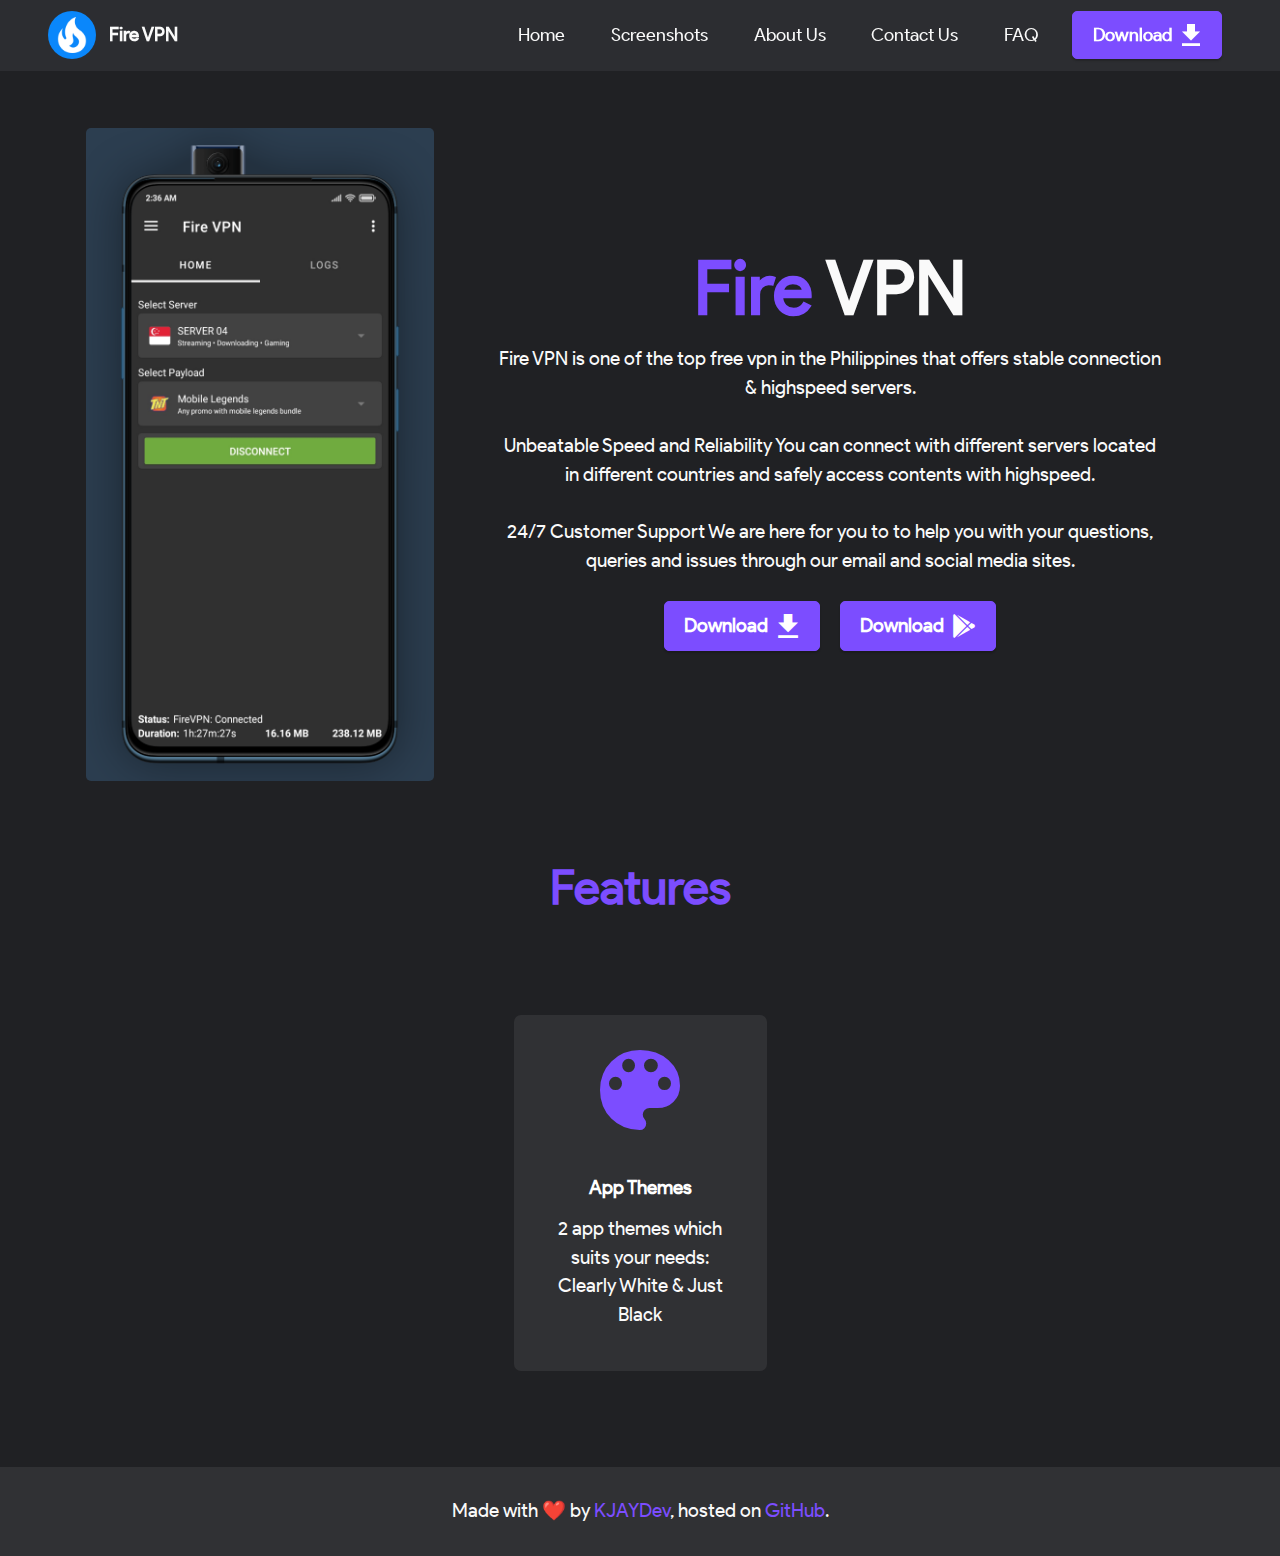
==== index.html @ f18feba0 "Update index.html" ====
<!DOCTYPE html>
<HTML lang="en">
<html>

  <head>
    <meta charset="UTF-8">
    <meta http-equiv="X-UA-Compatible" content="IE=edge">
    <meta name="theme-color" content="#2C2E31cc">
    <meta name="msapplication-navbutton-color" content="#2C2E31cc">
    <meta name="apple-mobile-web-app-status-bar-style" content="#2C2E31cc"> 
    <meta name="viewport" content="width=device-width, initial-scale=1, minimum-scale=1">
    <link rel="icon" type="image/png" sizes="32x32" href="assets/images/favicon-32x32.png">
    <link rel="icon" type="image/png" sizes="16x16" href="assets/images/favicon-16x16.png">
    <meta name="description" content="Fire VPN - TOP VPN in the Philippines💚">
    <meta name="color-scheme" content="dark">
    <meta property="og:image" content="./assets/images/ps_banner.webp">
    <title>Home - Fire VPN</title>
    <link rel="stylesheet" href="styles/bootstrap.min.css">
    <link rel="stylesheet" href="assets/icons/styles.css">
    <link rel="stylesheet" href="styles/style.css">

  </head>

  <body>

    <section class="menu navmenu">

      <nav class="navbar navbar-dropdown navbar-fixed-top navbar-expand-lg">
        <div class="container-fluid">
          <div class="navbar-brand">
            <span class="navbar-logo">
              <a href="index.html">
                <img src="assets/images/kjay.webp" alt="Logo" style="height: 3rem;background-color: white;">
              </a>
            </span>
            <span class="navbar-text"><a class="navbar-text text-white display-7"
                href="index.html">Fire VPN️</a></span>
          </div>
          <button class="navbar-toggler" type="button" data-toggle="collapse"
            data-target="#navbarSupportedContent" aria-controls="navbarNavAltMarkup" aria-expanded="false"
            aria-label="Toggle navigation">
            <div class="hamburger">
              <span></span>
              <span></span>
              <span></span>
              <span></span>
            </div>
          </button>
          <div class="collapse navbar-collapse" id="navbarSupportedContent">
            <ul class="navbar-nav nav-dropdown" data-app-modern-menu="true">
              <li class="nav-item"><a class="nav-link link text-white text-primary display-4"
                  href="index.html">Home</a></li>
              <li class="nav-item"><a class="nav-link link text-white text-primary display-4"
                  href="screenshots.html">Screenshots</a></li>
              <li class="nav-item"><a class="nav-link link text-white text-primary display-4"
                  href="about.html">About Us</a></li>
              <li class="nav-item"><a class="nav-link link text-white text-primary display-4"
                  href="contact.html" aria-expanded="true">Contact Us</a>
              </li>
              <li class="nav-item"><a class="nav-link link text-white text-primary display-4" href="faq.html"
                  aria-expanded="true">FAQ</a></li>
            </ul>

            <div class="navbar-buttons section-btn"><a class="btn btn-primary display-4"
                href="https://play.google.com/store/apps/details?id=com.kjaydev.firevpn"><span
                  class="icon-download icon-font"></span>Download</a></div>
          </div>
        </div>
      </nav>
    </section>
    <div class="animate">
      <section class="homepage-main">

        <div class="container">
          <div class="row justify-content-center">
            <div class="col-12 col-md-4 image-wrapper">
              <img class="w-100" src="assets/images/home.png" alt="banner">
            </div>
            <div class="col-12 col-md">
              <div class="text-wrapper text-center">
                <h1 class="text-white mb-3 display-1">
                  <strong><span style="color:#7c4dff;font-weight:bold">Fire</span> VPN</strong><strong><br></strong></h1>
                <p class="display-7 text-white">Fire VPN is one of the top free vpn in the Philippines that offers stable connection & highspeed servers. <br><br>
                Unbeatable Speed and Reliability You can connect with different servers located in different countries and safely access contents with highspeed. <br><br>
                24/7 Customer Support We are here for you to to help you with your questions, queries and issues through our email and social media sites.
                </p>
                <div class="section-btn mt-3">
                  <a class="btn btn-primary display-7" href="./FireVPN/FireVPN_Latest_Version.apk">
                    <span class="icon-font icon-download"></span>Download</a>
                  <a class="btn btn-primary display-7" href="https://play.google.com/store/apps/details?id=com.kjaydev.firevpn">
                    <span class="icon-font icon-google-play"></span>Download</a>
                </div>
              </div>
            </div>
          </div>
        </div>
      </section>

      <section class="homepage-features">

        <div class="container">
          <div class="row">
            <div class="col-12 col-lg-9">
              <h3 class="section-title align-center mb-0 display-2">
                <strong>Features</strong><br><strong><br></strong>
              </h3>

            </div>
          </div>
          <div class="row">
            <div class="card col-12 col-md-6 col-lg-3">
              <div class="card-wrapper">
                <div class="card-box align-center">
                  <div class="iconfont-wrapper">
                    <span class="icon-font icon-palette"></span>
                  </div>
                  <h5 class="card-title display-7"><strong>App Themes</strong></h5>
                  <p class="text-white display-7">2 app themes which suits your
                    needs:<br>Clearly White &amp; Just Black</p>
                </div>
              </div>
            </div>
            <!--div class="card col-12 col-md-6 col-lg-3">
              <div class="card-wrapper">
                <div class="card-box align-center">
                  <div class="iconfont-wrapper">
                    <span class="icon-font icon-palette-swatch"></span>
                  </div>
                  <h5 class="card-title display-7"><strong>Now Playing Themes</strong></h5>
                  <p class="text-white display-7">More than 15 now playing themes to customize
                    the now playing screen to your liking.</p>
                </div>
              </div>
            </div>
            <div class="card col-12 col-md-6 col-lg-3">
              <div class="card-wrapper">
                <div class="card-box align-center">
                  <div class="iconfont-wrapper">
                    <span class="icon-font icon-compass"></span>
                  </div>
                  <h5 class="card-title display-7"><strong>Easy Navigation</strong></h5>
                  <p class="text-white display-7">Self-explanatory interface without overloaded
                    menus and a fully customizable navigation bar.</p>
                </div>
              </div>
            </div>
            <div class="card col-12 col-md-6 col-lg-3">
              <div class="card-wrapper">
                <div class="card-box align-center">
                  <div class="iconfont-wrapper">
                    <span class="icon-font icon-tag-text"></span>
                  </div>
                  <h5 class="card-title display-7"><strong>Tag Editor</strong></h5>
                  <p class="text-white display-7">Built-in IDE3 tag editor to edit your song's
                    tags right in the app.</p>
                </div>
              </div>
            </div>
            <div class="card col-12 col-md-6 col-lg-3">
              <div class="card-wrapper">
                <div class="card-box align-center">
                  <div class="iconfont-wrapper">
                    <span class="icon-font icon-text-box"></span>
                  </div>
                  <h5 class="card-title display-7"><strong>Lyrics Support</strong></h5>
                  <p class="text-white display-7">Supports both synced and classic lyrics so
                    you can sing on-the-go.
                  </p>
                </div>
              </div>
            </div>
            <div class="card col-12 col-md-6 col-lg-3">
              <div class="card-wrapper">
                <div class="card-box align-center">
                  <div class="iconfont-wrapper">
                    <span class="icon-font icon-playlist-music"></span>
                  </div>
                  <h5 class="card-title display-7"><strong>Smart Playlists</strong></h5>
                  <p class="text-white display-7">Automatically creates playlists based on
                    most played, recently added and most played songs.
                  </p>
                </div>
              </div>
            </div>
            <div class="card col-12 col-md-6 col-lg-3">
              <div class="card-wrapper">
                <div class="card-box align-center">
                  <div class="iconfont-wrapper">
                    <span class="icon-font icon-translate"></span>
                  </div>
                  <h5 class="card-title display-7"><strong>Multiple Languages Support</strong></h5>
                  <p class="text-white display-7">Supports 30+ languages and coutning.</div>
              </div>
            </div>
            <div class="card col-12 col-md-6 col-lg-3">
              <div class="card-wrapper">
                <div class="card-box align-center">
                  <div class="iconfont-wrapper">
                    <span class="icon-font icon-plus-circle"></span>
                  </div>
                  <h5 class="card-title display-7"><strong>And Much More!</strong></h5>
                  <p class="text-white display-7">This isn't all, there are a lot of more features which
                    can be found
                    <a
                      href="https://github.com/retroMusicPlayer/RetroMusicPlayer/#-included-features">here</a>.
                  </p>
                </div>
              </div>
            </div-->
          </div>
        </div>
      </section>
    </div>


    <script src="scripts/jquery.min.js"></script>
    <script src="scripts/bootstrap.min.js"></script>
    <script src="scripts/nav-dropdown.js"></script>
    <script src="scripts/navbar-dropdown.js"></script>

    <section class="footer">
      <div class="container">
        <div class="media-container-row align-center text-white">
          <div class="col-12">
            <p class="mb-0 display-7">Made with ❤️ by <a href="https://www.facebook.com/KJAYDevelopers" class="text-primary" target="_blank">KJAYDev</a>, hosted on <a href="https://github.com/">GitHub</a>.</p>
          </div>
        </div>
      </div>
    </section>
  </body>

</html>
---- assets/icons/styles.css ----
@font-face {
  font-family: 'IconFont';
  src: url('iconfont.woff') format('woff'),
    url('iconfont.svg#icons') format('svg');
  font-weight: normal;
  font-style: normal;
}

[class*='icon-']:before {
  display: inline-block;
  font-family: 'IconFont';
  font-style: normal;
  font-weight: normal;
  line-height: 1;
  -webkit-font-smoothing: antialiased;
  -moz-osx-font-smoothing: grayscale
}

.icon-github:before {
  content: '\0041';
}

.icon-google-play:before {
  content: '\0042';
  float: right;
}

.icon-palette:before {
  content: '\0043';
}

.icon-compass:before {
  content: '\0044';
}

.icon-palette-swatch:before {
  content: '\0045';
}

.icon-text-box:before {
  content: '\0046';
}

.icon-tag-text:before {
  content: '\0047';
}

.icon-playlist-music:before {
  content: '\0048';
}

.icon-web:before {
  content: '\0049';
}

.icon-plus-circle:before {
  content: '\004a';
}

.icon-download:before {
  content: '\004b';
  float: right;
}

.icon-chevron-left:before {
  content: '\004c';
  float: right;
  padding-right: 3px;
}

.icon-chevron-right:before {
  content: '\004d';
  float: right;
  padding-left: 3px;
}

.icon-instagram:before {
  content: '\004e';
}

.icon-email:before {
  content: '\004f';
}

.icon-telegram:before {
  content: '\0050';
}

.icon-dribble-big-logo:before {
  content: '\0051';
}

.icon-twitter:before {
  content: '\0052';
}

.icon-chevron-up:before {
  content: '\0053';
}

.icon-chevron-down:before {
  content: '\0054';
}

.icon-translate:before {
  content: '\0055';
}

.icon-linkedin:before{
  content:'\0056';
}

.icon-facebook:before{
  content:'\0057';
}
---- styles/style.css ----
@charset "UTF-8";

@font-face {
  font-family: 'Product Sans';
  font-display: swap;
  font-style: normal;
  font-weight: 400;
  src: url(../assets/fonts/ProductSans-Regular.ttf) format('truetype');
  -moz-osx-font-smoothing: grayscale;
  -webkit-font-smoothing: antialiased
}

:root {
  --accent: #7c4dff;
  --primary: #7340ff;
  --secondary: #ffffffb3;
  --text-prim: #ffffff;
}

.animate {
  animation: animationFrames ease 0.8s;
  animation-iteration-count: 1;
  transform-origin: 50% 50%;
  animation-fill-mode: forwards;

  -webkit-animation: animationFrames ease 0.8s;
  -webkit-animation-iteration-count: 1;
  -webkit-transform-origin: 50% 50%;
  -webkit-animation-fill-mode: forwards;

  -moz-animation: animationFrames ease 0/5s;
  -moz-animation-iteration-count: 1;
  -moz-transform-origin: 50% 50%;
  -moz-animation-fill-mode: forwards;

  -o-animation: animationFrames ease 0.8s;
  -o-animation-iteration-count: 1;
  -o-transform-origin: 50% 50%;
  -o-animation-fill-mode: forwards;

  -ms-animation: animationFrames ease 0.8s;
  -ms-animation-iteration-count: 1;
  -ms-transform-origin: 50% 50%;
  -ms-animation-fill-mode: forwards;
}

@keyframes animationFrames {
  0% {
    opacity: 0;
    transform: translate(0px, -25px);
  }

  100% {
    opacity: 1;
    transform: translate(0px, 0px);
  }
}

@-moz-keyframes animationFrames {
  0% {
    opacity: 0;
    -moz-transform: translate(0px, -25px);
  }

  100% {
    opacity: 1;
    -moz-transform: translate(0px, 0px);
  }
}

@-webkit-keyframes animationFrames {
  0% {
    opacity: 0;
    -webkit-transform: translate(0px, -25px);
  }

  100% {
    opacity: 1;
    -webkit-transform: translate(0px, 0px);
  }
}

@-o-keyframes animationFrames {
  0% {
    opacity: 0;
    -o-transform: translate(0px, -25px);
  }

  100% {
    opacity: 1;
    -o-transform: translate(0px, 0px);
  }
}

@-ms-keyframes animationFrames {
  0% {
    opacity: 0;
    -ms-transform: translate(0px, -25px);
  }

  100% {
    opacity: 1;
    -ms-transform: translate(0px, 0px);
  }
}

body {
  font-style: normal;
  line-height: 1.5;
  font-weight: 400;
  color: #232323;
  position: relative
}

.container,
.container-fluid,
section {
  position: relative;
  word-wrap: break-word
}

a.icon-font:hover {
  text-decoration: none
}

a {
  font-style: normal;
  font-weight: 400;
  cursor: pointer
}

a,
a:hover {
  text-decoration: none
}

.section-title {
  font-style: normal;
  line-height: 1.3;
  color: var(--accent)
}

.display-1,
.display-2,
.display-4,
.display-5,
.display-7,
a,
h1,
h3,
h4,
h5,
h6,
p,
span {
  line-height: 1;
  word-break: break-word;
  word-wrap: break-word;
  font-weight: 400
}


strong {
  font-weight: 700
}

section {
  background-position: 50% 50%;
  background-repeat: no-repeat;
  background-size: cover
}

.align-center {
  text-align: center
}

.media-container-row {
  display: flex;
  flex-direction: row;
  flex-wrap: wrap;
  justify-content: center;
  align-content: center;
  align-items: start
}

@media (min-width:992px) {
  .media-container-row {
    flex-wrap: nowrap
  }
}

img {
  display: block;
  width: 100%;
  border-radius: 5px
}

.card {
  background-color: transparent;
  border: none
}

.card-box {
  width: 100%
}

.section-btn {
  margin-left: -.6rem;
  margin-right: -.6rem;
  font-size: 0
}

.btn {
  font-weight: 600;
  border-width: 1px;
  font-style: normal;
  margin: .6rem .6rem;
  white-space: normal;
  transition: all .2s ease-in-out;
  display: inline-flex;
  align-items: center;
  justify-content: center;
  word-break: break-word
}

nav .section-btn {
  margin-left: 0;
  margin-right: 0
}

.btn .icon-font {
  order: 1;
  cursor: pointer;
  margin-left: .5rem;
  vertical-align: sub
}

@keyframes arrowdown {
  0% {
    transform: translateY(0)
  }

  50% {
    transform: translateY(-5px)
  }

  100% {
    transform: translateY(0)
  }
}

@keyframes gradient-animation {
  from {
    background-position: 0 100%;
    -webkit-animation-timing-function: ease-in-out;
    animation-timing-function: ease-in-out
  }

  to {
    background-position: 100% 0;
    -webkit-animation-timing-function: ease-in-out;
    animation-timing-function: ease-in-out
  }
}

@-webkit-keyframes gradient-animation {

  to {
    background-position: 100% 0;
    -webkit-animation-timing-function: ease-in-out;
    animation-timing-function: ease-in-out
  }
}

.menu .navbar-brand .navbar-logo img {
  display: -webkit-flex;
  width: auto;
  border-radius: 50% !important
}

.menu .navbar-brand {
  display: -webkit-flex
}

.menu .navbar-brand span {
  display: flex;
  display: -webkit-flex
}

.row {
  display: -webkit-flex;
  flex-wrap: wrap;
  -webkit-flex-wrap: wrap
}

.justify-content-center {
  justify-content: center;
  -webkit-justify-content: center
}

.card-wrapper {
  flex: 1;
  -webkit-flex: 1;
  background-color: #303134;
  padding: 25px;
  border-radius: 7px;
  padding-top: 35px
}

.row .card-wrapper {
  position: relative;
  top: 0px;
  transition: 0.35s all ease-in-out 0s;
}
.row .card-wrapper:hover {
  top: -4px;
  transition: 0.35s all ease-in-out 0s;
  box-shadow: 0 10px 20px rgba(0, 0, 0, 0.315), 0 6px 6px rgba(0, 0, 0, 0.205);
} 

.carousel-control {
  z-index: 10;
  display: -webkit-flex
}

.carousel-item {
  text-align: center
}

.carousel-item img {
  margin: auto
}

.carousel-item.active {
  display: flex
}

body,
html {
  height: auto;
  min-height: 100vh
}

ol,
ul {
  margin-bottom: 2.3125rem
}

.mt-4 {
  margin-top: 2rem !important
}

.mb-4 {
  margin-bottom: 2rem !important
}

@media (min-width:992px) {
  .container {
    padding-left: 16px;
    padding-right: 16px
  }

  .row {
    margin-left: -16px;
    margin-right: -16px
  }

  .row>[class*=col] {
    padding-left: 16px;
    padding-right: 16px
  }
}

@media (min-width:768px) {
  .container-fluid {
    padding-left: 32px;
    padding-right: 32px
  }
}

.card-wrapper,
.item-wrapper {
  overflow: hidden
}

body {
  font-family: Product Sans
}

.display-1 {
  font-family: 'Product Sans', sans-serif;
  font-size: 4.6rem;
  line-height: 1.1
}

.display-1>.icon-font {
  font-size: 5.75rem
}

.display-2 {
  font-family: 'Product Sans', sans-serif;
  font-size: 3rem;
  line-height: 1.1
}

.display-2>.icon-font {
  font-size: 3.75rem
}

.display-4 {
  font-family: 'Product Sans', sans-serif;
  font-size: 1.1rem;
  line-height: 1.5
}

.display-4>.icon-font {
  font-size: 1.375rem
}

.display-5 {
  font-family: 'Product Sans', sans-serif;
  font-size: 1.8rem;
  line-height: 1.5
}

.display-5>.icon-font {
  font-size: 2.25rem
}

.display-7 {
  font-family: 'Product Sans', sans-serif;
  font-size: 1.2rem;
  line-height: 1.5
}

.display-7>.icon-font {
  font-size: 1.5rem
}

@media (max-width:992px) {
  .display-1 {
    font-size: 3.68rem
  }
}

@media (max-width:768px) {
  .display-1 {
    font-size: 3.22rem;
    font-size: calc(2.26rem + (4.6 - 2.26) * ((100vw - 20rem)/ (48 - 20)));
    line-height: calc(1.1 * (2.26rem + (4.6 - 2.26) * ((100vw - 20rem)/ (48 - 20))))
  }

  .display-2 {
    font-size: 2.4rem;
    font-size: calc(1.7rem + (3 - 1.7) * ((100vw - 20rem)/ (48 - 20)));
    line-height: calc(1.3 * (1.7rem + (3 - 1.7) * ((100vw - 20rem)/ (48 - 20))))
  }

  .display-4 {
    font-size: .88rem;
    font-size: calc(1.0350000000000001rem + (1.1 - 1.0350000000000001) * ((100vw - 20rem)/ (48 - 20)));
    line-height: calc(1.4 * (1.0350000000000001rem + (1.1 - 1.0350000000000001) * ((100vw - 20rem)/ (48 - 20))))
  }

  .display-5 {
    font-size: 1.44rem;
    font-size: calc(1.28rem + (1.8 - 1.28) * ((100vw - 20rem)/ (48 - 20)));
    line-height: calc(1.4 * (1.28rem + (1.8 - 1.28) * ((100vw - 20rem)/ (48 - 20))))
  }

  .display-7 {
    font-size: .96rem;
    font-size: calc(1.07rem + (1.2 - 1.07) * ((100vw - 20rem)/ (48 - 20)));
    line-height: calc(1.4 * (1.07rem + (1.2 - 1.07) * ((100vw - 20rem)/ (48 - 20))))
  }
}

.btn {
  padding: .6rem 1.2rem;
  border-radius: 4px
}

.btn-primary,
.btn-primary:active {
  background-color: var(--accent) !important;
  border-color: var(--accent) !important;
  box-shadow: 0 2px 2px 0 rgba(0, 0, 0, .2)
}

.btn-primary.active,
.btn-primary:focus,
.btn-primary:hover {
  background-color: var(--primary) !important;
  border-color: var(--primary) !important;
  box-shadow: 0 2px 5px 0 rgba(0, 0, 0, .2)
}

.text-primary {
  color: var(--accent) !important
}

.text-white {
  color: #fafafa !important
}

a.text-primary.active,
a.text-primary:focus,
a.text-primary:hover {
  color: var(--primary) !important
}

a.text-white.active,
a.text-white:focus,
a.text-white:hover {
  color: #c7c7c7 !important
}

.section-btn a.btn:not(.btn-form) {
  border-radius: 5px
}

a,
a:hover {
  color: var(--accent)
}

body {
  overflow-x: hidden
}

a {
  transition: color .6s
}



.homepage-main {
  padding-top: 8rem;
  padding-bottom: 5rem;
  background-color: #202124
}

.homepage-main .row {
  align-items: center
}

@media (max-width:991px) {
  .homepage-main .image-wrapper {
    padding: 1rem
  }
}

@media (min-width:992px) {
  .homepage-main .text-wrapper {
    padding: 0 2rem
  }
}

.homepage-features {
  padding-top: 0;
  padding-bottom: 6rem;
  background-color: #202124
}

@media (min-width:1500px) {
  .homepage-features .container {
    max-width: 1400px
  }
}

.homepage-features .icon-font {
  display: block;
  font-size: 5rem;
  color: var(--accent);
  margin-bottom: 2rem
}

.homepage-features .card-wrapper {
  margin-top: 3rem
}

.homepage-features .row {
  justify-content: center
}

.homepage-features .card-title,
.homepage-features .iconfont-wrapper {
  color: #fff
}

.about-team {
  padding-top: 8rem;
  padding-bottom: 6rem;
  background: #202124
}

.about-team .card-wrap {
  background: #303134;
  border-radius: 4px;
  margin-top: 2rem;
  top: 0px;
  position: relative;
  transition: 0.35s all ease-in-out 0s;
}

.about-team .card-wrap:hover {
  top: -4px;
  transition: 0.35s all ease-in-out 0s;
  box-shadow: 0 10px 20px rgba(0, 0, 0, 0.315), 0 6px 6px rgba(0, 0, 0, 0.205);
}

@media (max-width:991px) {
  .about-team .card-wrap {
    margin-bottom: 2rem
  }
}

.about-team .card-wrap .image-wrap img {
  width: 100%;
  overflow: hidden;
  border-radius: 5px 5px 0px 0px !important
}

@media (min-width:768px) {
  .about-team .card-wrap .content-wrap {
    padding: 2rem
  }
}

@media (max-width:767px) {
  .about-team .card-wrap .content-wrap {
    padding: 1rem
  }
}

.about-team .social-row {
  text-align: center
}

.about-team .social-row .socials {
  display: inline-block;
  text-align: center;
  margin-right: .6rem;
  margin-bottom: 1rem;
  padding: .5rem;
  transition: all .3s
}

.about-team .social-row .socials .icon-font {
  transition: all .3s;
  display: flex;
  justify-content: center;
  align-content: center;
  color: var(--accent);
  font-size: 1.5rem
}

.about-team .social-row .socials:hover .icon-font {
  color: #fff
}

body {
  display: flex;
  flex-direction: column;
}

.footer {
  margin-top: auto;
  padding-bottom: 30px;
  padding-top: 30px;
  background-color: #303134;
  overflow: hidden;
}

.contact-page {
  padding-top: 10rem;
  padding-bottom: 5rem;
  background-color: #202124
}

.contact-page .image-wrapper {
  display: flex;
  align-items: center
}

.contact-page .card-wrapper {
  margin-bottom: 2rem;
  display: flex;
  border-radius: 4px;
  background: #303134;
  padding-top: 25px
}

.contact-page .icon-font {
  font-size: 3rem;
  padding-right: 45px;
  padding-left: 25px;
  color: var(--accent)
}

.faq-page {
  padding-top: 9rem;
  padding-bottom: 6rem;
  background-color: #202124
}

.faq-page .card .card-header {
  background-color: #303134;
  margin-bottom: 0
}

.faq-page .panel-title {
  display: flex;
  align-items: center;
  justify-content: space-between
}

.faq-page .card-header,
.faq-page .panel-body {
  padding: 1rem;
  background-color: #2c2c2c
}

.faq-page .panel-title-edit {
  color: #fff
}

.faq-page .panel-text {
  color: #fff
}



.navmenu {
  z-index: 1000;
  width: 100%
}

.navmenu nav.navbar {
  position: fixed
}

.navmenu .nav-dropdown .link {
  padding: 0 .3em !important;
  margin: .667em 1em !important
}

.navmenu .nav-link {
  position: relative
}

.navmenu .container {
  display: flex;
  margin: auto
}

.navmenu .iconfont-wrapper {
  color: #000 !important;
  font-size: 1.5rem;
  padding-right: .5rem
}

.navmenu .nav-item:focus,
.navmenu .nav-link:focus {
  outline: 0
}

.navmenu .navbar {
  min-height: 70px;
  transition: all .3s;
  border-bottom: 1px solid transparent;
  position: absolute;
  background: rgba(48, 49, 52, .8)
}

.navmenu .navbar .navbar-logo img {
  width: auto
}

.navmenu .navbar .navbar-collapse {
  justify-content: flex-end;
  z-index: 1
}

.navmenu .navbar.collapsed {
  justify-content: center
}

.navmenu .navbar.collapsed .nav-item .nav-link::before {
  display: none
}

.navmenu .navbar.collapsed ul.navbar-nav li {
  margin: auto
}

@media (max-width:991px) {
  .navmenu .navbar .nav-item .nav-link::before {
    display: none
  }

  .navmenu .navbar .navbar-logo img {
    height: 3rem !important
  }

  .navmenu .navbar ul.navbar-nav li {
    margin: auto
  }

  .navmenu .navbar .navbar-brand {
    flex-shrink: initial;
    flex-basis: auto;
    word-break: break-word;
    padding-right: 2rem
  }

  .navmenu .navbar .navbar-toggler {
    flex-basis: auto
  }
}

.navmenu .navbar.opened {
  background: #303134 !important;
}

.navmenu nav.opened .hamburger span:nth-child(1) {
  top: 8px;
  width: 0;
  opacity: 0;
  right: 50%;
  transition: all 0.2s;
}

.navmenu nav.opened .hamburger span:nth-child(2) {
  transform: rotate(45deg);
  transition: all 0.25s;
}

.navmenu nav.opened .hamburger span:nth-child(3) {
  transform: rotate(-45deg);
  transition: all 0.25s;
}

.navmenu nav.opened .hamburger span:nth-child(4) {
  top: 8px;
  width: 0;
  opacity: 0;
  right: 50%;
  transition: all 0.2s;
}

.navmenu .navbar.navbar-short {
  min-height: 60px;
}

.navmenu .navbar.navbar-short .navbar-logo img {
  height: 2.5rem !important;
}

.navmenu .navbar.navbar-short .navbar-brand {
  min-height: 60px;
  padding: 0;
}

.navmenu .navbar-brand {
  min-height: 70px;
  flex-shrink: 0;
  align-items: center;
  margin-right: 0;
  padding: 10px 0;
  transition: all .3s;
  word-break: break-word;
  z-index: 1
}

.navmenu .navbar-brand .navbar-text {
  line-height: inherit !important
}

.navmenu .navbar-brand .navbar-logo a {
  outline: 0
}

.navmenu .navbar-expand-lg .navbar-nav .nav-link {
  padding: 0
}

.navmenu ul.navbar-nav {
  flex-wrap: wrap
}

.navmenu .navbar-buttons {
  text-align: center;
  min-width: 170px
}

.navmenu button.navbar-toggler {
  outline: 0;
  width: 31px;
  height: 20px;
  cursor: pointer;
  transition: all .2s;
  position: relative;
  align-self: center
}

.navmenu button.navbar-toggler .hamburger span {
  position: absolute;
  right: 0;
  width: 30px;
  height: 2px;
  border-right: 5px;
  background-color: #fff
}

.navmenu button.navbar-toggler .hamburger span:nth-child(1) {
  top: 0;
  transition: all .2s
}

.navmenu button.navbar-toggler .hamburger span:nth-child(2) {
  top: 8px;
  transition: all .15s
}

.navmenu button.navbar-toggler .hamburger span:nth-child(3) {
  top: 8px;
  transition: all .15s
}

.navmenu button.navbar-toggler .hamburger span:nth-child(4) {
  top: 16px;
  transition: all .2s
}

.navmenu .navbar-dropdown {
  padding: 0 1rem;
  position: fixed
}

.navmenu a.nav-link {
  display: flex;
  align-items: center;
  justify-content: center
}

@media screen and (-ms-high-contrast:active),
(-ms-high-contrast:none) {
  .navmenu .navbar {
    height: 70px
  }

  .navmenu .nav-item .nav-link:hover::before {
    width: 175%;
    max-width: calc(100% + 2rem);
    left: -1rem
  }
}

.gallery {
  padding-top: 5rem;
  padding-bottom: 5rem;
  background-color: #202124
}

@media (min-width:992px) {
  .gallery .carousel {
    min-height: 800px
  }

  .gallery .carousel img {
    max-height: 800px;
    object-fit: contain
  }
}

@media (max-width:991px) and (min-width:768px) {
  .gallery .carousel {
    min-height: 520px
  }

  .gallery .carousel img {
    max-height: 520px;
    object-fit: contain
  }
}

@media (max-width:767px) {
  .gallery .carousel {
    min-height: 440px
  }

  .gallery .carousel img {
    max-height: 440px;
    object-fit: contain
  }

  .gallery .container .carousel-control {
    margin-bottom: 0
  }
}

.gallery .carousel,
.gallery .carousel-inner {
  display: flex;
  align-items: center
}

.gallery .item-wrapper {
  width: 100%
}

.gallery .carousel-control:hover {
  background: #1b1b1b;
  color: #fff;
  opacity: 1
}

.gallery .container .carousel-indicators {
  margin-bottom: 3px
}

.gallery .carousel-control {
  top: 50%;
  width: 60px;
  height: 60px;
  margin-top: -1.5rem;
  font-size: 22px;
  background-color: rgba(0, 0, 0, .5);
  border: 2px solid #fff;
  border-radius: 50%;
  transition: all .3s
}

.gallery .carousel-control.carousel-control-prev {
  left: 0;
  margin-left: 2.5rem
}

.gallery .carousel-control.carousel-control-next {
  right: 0;
  margin-right: 2.5rem
}

@media (max-width:767px) {
  .gallery .carousel-control {
    top: auto;
    bottom: 1rem
  }
}

.gallery .carousel-indicators {
  position: absolute;
  bottom: 0;
  margin-bottom: 1.5rem !important;
  width: 100%;
}

.gallery .carousel-indicators li {
  max-width: 15px;
  height: 15px;
  width: 15px;
  max-height: 15px;
  margin: 3px;
  background-color: rgba(0, 0, 0, .5);
  border: 2px solid #fff;
  border-radius: 50%;
  opacity: .5;
  transition: all .3s
}

.gallery .carousel-indicators li.active,
.gallery .carousel-indicators li:hover {
  opacity: .9
}

.gallery .carousel-indicators li::after,
.gallery .carousel-indicators li::before {
  content: none
}

@media (max-width:768px) {
  .gallery .carousel-indicators {
    display: none !important
  }
}



.navbar-dropdown {
  left: 0;
  padding: 0;
  position: absolute;
  right: 0;
  top: 0;
  transition: all .45s ease;
  z-index: 1030;
  background: #282828
}

.navbar-dropdown .navbar-logo {
  margin-right: .8rem;
  transition: margin .3s ease-in-out;
  vertical-align: middle
}

.navbar-dropdown .navbar-logo img {
  height: 3.125rem;
  transition: all .3s ease-in-out
}

.navbar-dropdown .navbar-logo.icon-font {
  font-size: 3.125rem;
  line-height: 3.125rem
}

.navbar-dropdown .navbar-text {
  font-weight: 700;
  white-space: normal;
  vertical-align: -4px;
  line-height: 3.125rem !important
}

.navbar-dropdown .navbar-text,
.navbar-dropdown .navbar-text:hover {
  color: inherit;
  text-decoration: none
}

.navbar-dropdown .icon-font+.navbar-text {
  vertical-align: -1px
}

.navbar-dropdown .navbar-fixed-top {
  position: fixed
}

.navbar-dropdown .navbar-brand span {
  vertical-align: -4px
}

.nav-dropdown {
  font-size: .75rem;
  font-weight: 500;
  height: auto !important
}

.nav-dropdown .link {
  margin: .667em 1.667em;
  font-weight: 500;
  padding: 0;
  transition: color .2s ease-in-out
}


.nav-dropdown .link::after {
  color: inherit
}

.nav-dropdown .btn {
  font-size: .75rem;
  font-weight: 700;
  letter-spacing: 0;
  margin-bottom: 0;
  padding-left: 1.25rem;
  padding-right: 1.25rem
}

.contact-page P {
  color: var(--secondary) !important
}

.contact-page .link-spanner {
  position: absolute;
  width: 100%;
  height: 100%;
  top: 0;
  left: 0;
  z-index: 1;
}

.contact-page .card-wrapper {
  transition: 0.3s;
}

.contact-page .card-wrapper:hover {
  background-color: #424242;
}

.about-team .card-title {
  color: var(--text-prim) !important;
}

.about-team .card-secondary {
  color: var(--secondary) !important;
}

.navbar {
  backdrop-filter: blur(10px);
}
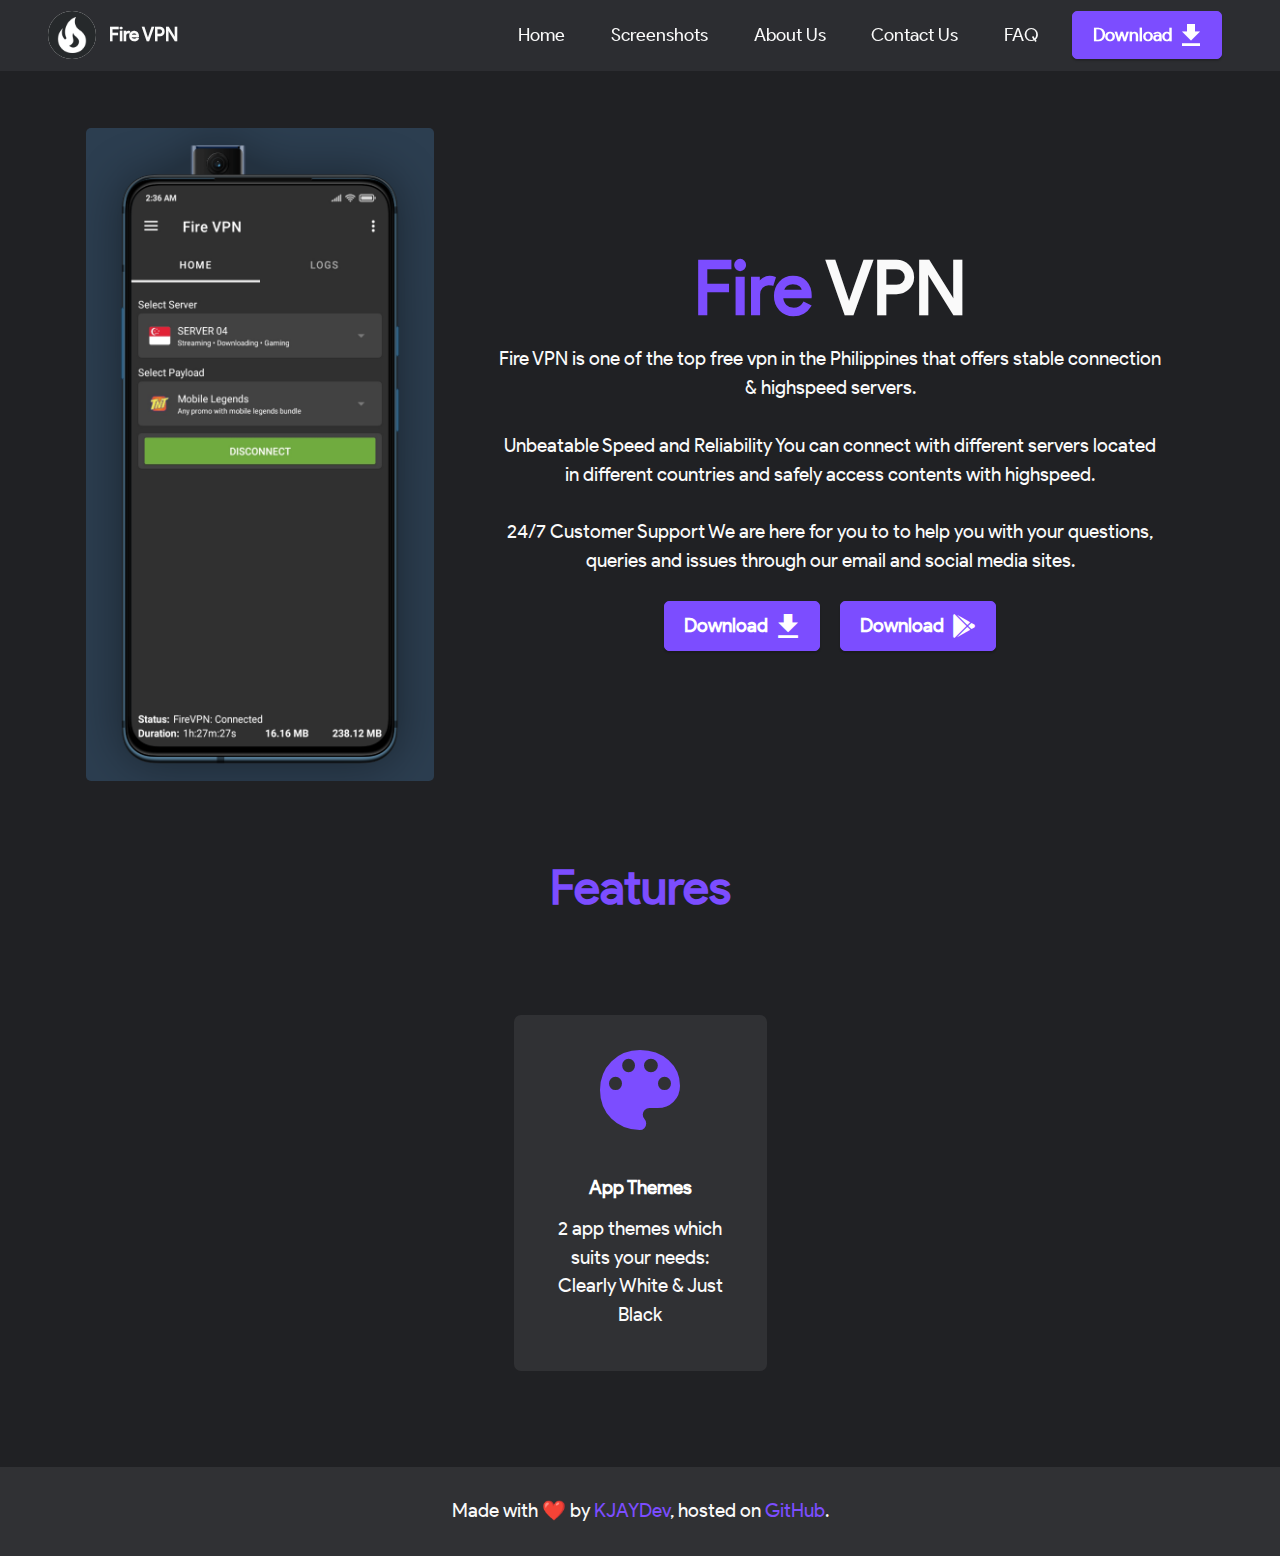
==== commit 922b972b: "Update index.html" ====
--- a/index.html
+++ b/index.html
@@ -30,7 +30,7 @@
           <div class="navbar-brand">
             <span class="navbar-logo">
               <a href="index.html">
-                <img src="assets/images/kjay.webp" alt="Logo" style="height: 3rem;background-color: white;">
+                <img src="assets/images/app_logo.png" alt="Logo" style="height: 3rem;background-color: white;">
               </a>
             </span>
             <span class="navbar-text"><a class="navbar-text text-white display-7"
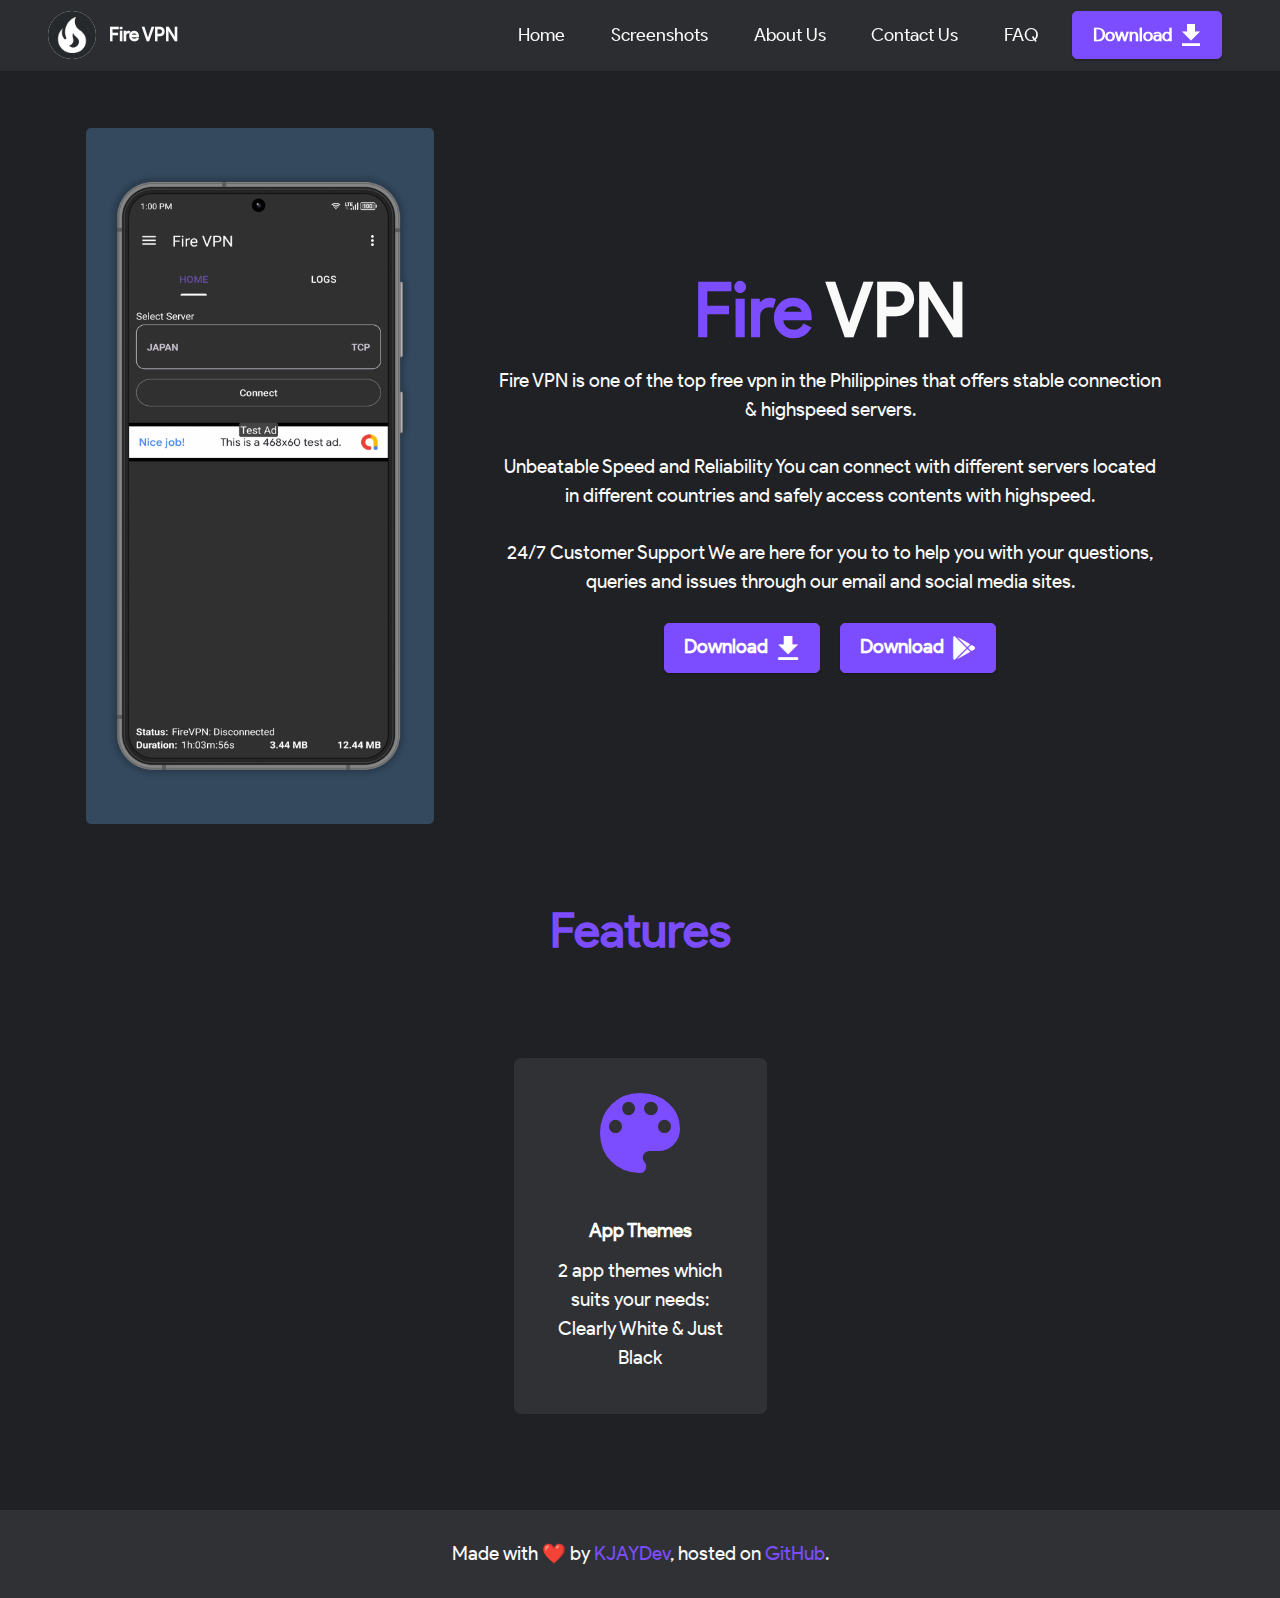
==== commit 9f25aa3c: "files update" ====
--- a/index.html
+++ b/index.html
@@ -62,7 +62,7 @@
             </ul>
 
             <div class="navbar-buttons section-btn"><a class="btn btn-primary display-4"
-                href="https://play.google.com/store/apps/details?id=com.kjaydev.firevpn"><span
+                href="https://play.google.com/store/apps/details?id=com.kjaydev.firevpn1"><span
                   class="icon-download icon-font"></span>Download</a></div>
           </div>
         </div>
@@ -74,7 +74,7 @@
         <div class="container">
           <div class="row justify-content-center">
             <div class="col-12 col-md-4 image-wrapper">
-              <img class="w-100" src="assets/images/home.png" alt="banner">
+              <img class="w-100" src="assets/images/app_img_1.png" alt="banner">
             </div>
             <div class="col-12 col-md">
               <div class="text-wrapper text-center">
@@ -85,9 +85,9 @@
                 24/7 Customer Support We are here for you to to help you with your questions, queries and issues through our email and social media sites.
                 </p>
                 <div class="section-btn mt-3">
-                  <a class="btn btn-primary display-7" href="./FireVPN/FireVPN_Latest_Version.apk">
+                  <a class="btn btn-primary display-7" href="./FireVPN/Fire VPN 0.0.2(2).apk">
                     <span class="icon-font icon-download"></span>Download</a>
-                  <a class="btn btn-primary display-7" href="https://play.google.com/store/apps/details?id=com.kjaydev.firevpn">
+                  <a class="btn btn-primary display-7" href="https://play.google.com/store/apps/details?id=com.kjaydev.firevpn1">
                     <span class="icon-font icon-google-play"></span>Download</a>
                 </div>
               </div>
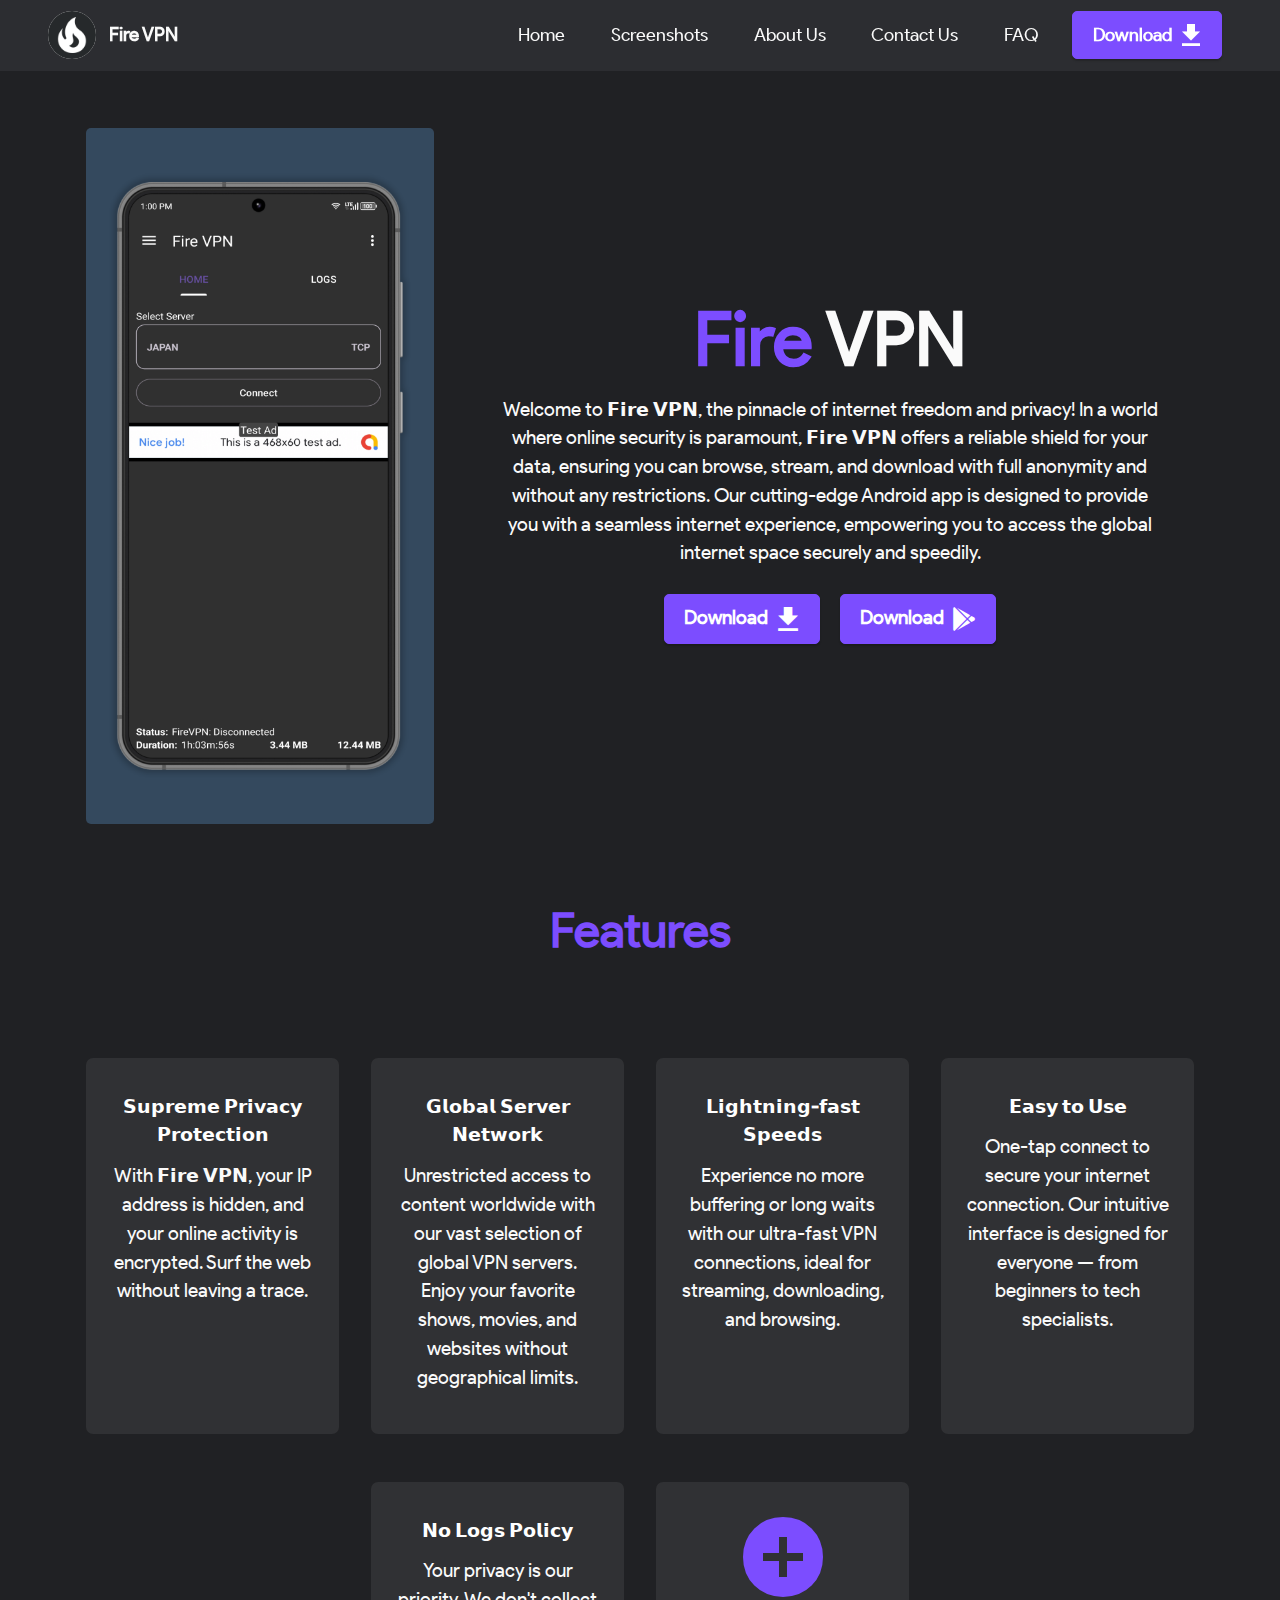
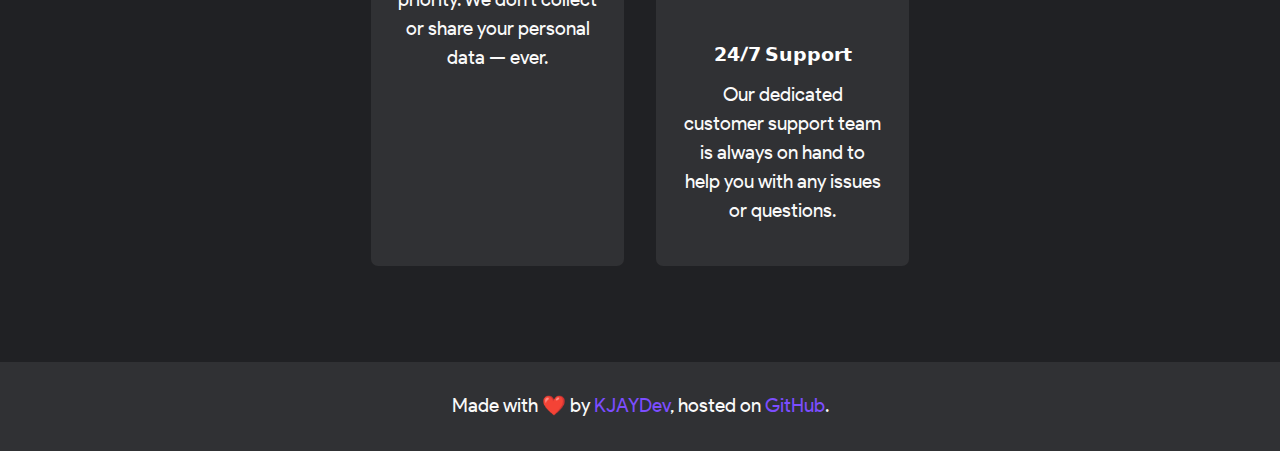
==== commit c9524e5c: "files update" ====
--- a/index.html
+++ b/index.html
@@ -2,197 +2,185 @@
 <HTML lang="en">
 <html>
 
-  <head>
-    <meta charset="UTF-8">
-    <meta http-equiv="X-UA-Compatible" content="IE=edge">
-    <meta name="theme-color" content="#2C2E31cc">
-    <meta name="msapplication-navbutton-color" content="#2C2E31cc">
-    <meta name="apple-mobile-web-app-status-bar-style" content="#2C2E31cc"> 
-    <meta name="viewport" content="width=device-width, initial-scale=1, minimum-scale=1">
-    <link rel="icon" type="image/png" sizes="32x32" href="assets/images/favicon-32x32.png">
-    <link rel="icon" type="image/png" sizes="16x16" href="assets/images/favicon-16x16.png">
-    <meta name="description" content="Fire VPN - TOP VPN in the Philippines💚">
-    <meta name="color-scheme" content="dark">
-    <meta property="og:image" content="./assets/images/ps_banner.webp">
-    <title>Home - Fire VPN</title>
-    <link rel="stylesheet" href="styles/bootstrap.min.css">
-    <link rel="stylesheet" href="assets/icons/styles.css">
-    <link rel="stylesheet" href="styles/style.css">
-
-  </head>
-
-  <body>
-
-    <section class="menu navmenu">
-
-      <nav class="navbar navbar-dropdown navbar-fixed-top navbar-expand-lg">
-        <div class="container-fluid">
-          <div class="navbar-brand">
-            <span class="navbar-logo">
-              <a href="index.html">
-                <img src="assets/images/app_logo.png" alt="Logo" style="height: 3rem;background-color: white;">
-              </a>
-            </span>
-            <span class="navbar-text"><a class="navbar-text text-white display-7"
-                href="index.html">Fire VPN️</a></span>
-          </div>
-          <button class="navbar-toggler" type="button" data-toggle="collapse"
-            data-target="#navbarSupportedContent" aria-controls="navbarNavAltMarkup" aria-expanded="false"
-            aria-label="Toggle navigation">
-            <div class="hamburger">
-              <span></span>
-              <span></span>
-              <span></span>
-              <span></span>
-            </div>
-          </button>
-          <div class="collapse navbar-collapse" id="navbarSupportedContent">
-            <ul class="navbar-nav nav-dropdown" data-app-modern-menu="true">
-              <li class="nav-item"><a class="nav-link link text-white text-primary display-4"
-                  href="index.html">Home</a></li>
-              <li class="nav-item"><a class="nav-link link text-white text-primary display-4"
-                  href="screenshots.html">Screenshots</a></li>
-              <li class="nav-item"><a class="nav-link link text-white text-primary display-4"
-                  href="about.html">About Us</a></li>
-              <li class="nav-item"><a class="nav-link link text-white text-primary display-4"
-                  href="contact.html" aria-expanded="true">Contact Us</a>
-              </li>
-              <li class="nav-item"><a class="nav-link link text-white text-primary display-4" href="faq.html"
-                  aria-expanded="true">FAQ</a></li>
-            </ul>
-
-            <div class="navbar-buttons section-btn"><a class="btn btn-primary display-4"
-                href="https://play.google.com/store/apps/details?id=com.kjaydev.firevpn1"><span
-                  class="icon-download icon-font"></span>Download</a></div>
-          </div>
-        </div>
-      </nav>
+<head>
+  <meta charset="UTF-8">
+  <meta http-equiv="X-UA-Compatible" content="IE=edge">
+  <meta name="theme-color" content="#2C2E31cc">
+  <meta name="msapplication-navbutton-color" content="#2C2E31cc">
+  <meta name="apple-mobile-web-app-status-bar-style" content="#2C2E31cc">
+  <meta name="viewport" content="width=device-width, initial-scale=1, minimum-scale=1">
+  <link rel="icon" type="image/png" sizes="32x32" href="assets/images/favicon-32x32.png">
+  <link rel="icon" type="image/png" sizes="16x16" href="assets/images/favicon-16x16.png">
+  <meta name="description" content="Fire VPN - TOP VPN in the Philippines💚">
+  <meta name="color-scheme" content="dark">
+  <meta property="og:image" content="./assets/images/ps_banner.webp">
+  <title>Home - Fire VPN</title>
+  <link rel="stylesheet" href="styles/bootstrap.min.css">
+  <link rel="stylesheet" href="assets/icons/styles.css">
+  <link rel="stylesheet" href="styles/style.css">
+
+</head>
+
+<body>
+
+  <section class="menu navmenu">
+
+    <nav class="navbar navbar-dropdown navbar-fixed-top navbar-expand-lg">
+      <div class="container-fluid">
+        <div class="navbar-brand">
+          <span class="navbar-logo">
+            <a href="index.html">
+              <img src="assets/images/app_logo.png" alt="Logo" style="height: 3rem;background-color: white;">
+            </a>
+          </span>
+          <span class="navbar-text"><a class="navbar-text text-white display-7" href="index.html">Fire VPN️</a></span>
+        </div>
+        <button class="navbar-toggler" type="button" data-toggle="collapse" data-target="#navbarSupportedContent"
+          aria-controls="navbarNavAltMarkup" aria-expanded="false" aria-label="Toggle navigation">
+          <div class="hamburger">
+            <span></span>
+            <span></span>
+            <span></span>
+            <span></span>
+          </div>
+        </button>
+        <div class="collapse navbar-collapse" id="navbarSupportedContent">
+          <ul class="navbar-nav nav-dropdown" data-app-modern-menu="true">
+            <li class="nav-item"><a class="nav-link link text-white text-primary display-4" href="index.html">Home</a>
+            </li>
+            <li class="nav-item"><a class="nav-link link text-white text-primary display-4"
+                href="screenshots.html">Screenshots</a></li>
+            <li class="nav-item"><a class="nav-link link text-white text-primary display-4" href="about.html">About
+                Us</a></li>
+            <li class="nav-item"><a class="nav-link link text-white text-primary display-4" href="contact.html"
+                aria-expanded="true">Contact Us</a>
+            </li>
+            <li class="nav-item"><a class="nav-link link text-white text-primary display-4" href="faq.html"
+                aria-expanded="true">FAQ</a></li>
+          </ul>
+
+          <div class="navbar-buttons section-btn"><a class="btn btn-primary display-4"
+              href="https://play.google.com/store/apps/details?id=com.kjaydev.firevpn1"><span
+                class="icon-download icon-font"></span>Download</a></div>
+        </div>
+      </div>
+    </nav>
+  </section>
+  <div class="animate">
+    <section class="homepage-main">
+
+      <div class="container">
+        <div class="row justify-content-center">
+          <div class="col-12 col-md-4 image-wrapper">
+            <img class="w-100" src="assets/images/app_img_1.png" alt="banner">
+          </div>
+          <div class="col-12 col-md">
+            <div class="text-wrapper text-center">
+              <h1 class="text-white mb-3 display-1">
+                <strong><span style="color:#7c4dff;font-weight:bold">Fire</span> VPN</strong><strong><br></strong>
+              </h1>
+              <p class="display-7 text-white">
+                Welcome to 𝗙𝗶𝗿𝗲 𝗩𝗣𝗡, the pinnacle of internet freedom and privacy!
+                In a world where online security is paramount, 𝗙𝗶𝗿𝗲 𝗩𝗣𝗡 offers a reliable shield for
+                your data, ensuring you can browse, stream, and download with full anonymity and without any
+                restrictions. Our cutting-edge Android app is designed to provide you with a seamless internet
+                experience,
+                empowering you to access the global internet space securely and speedily.
+              </p>
+              <div class="section-btn mt-3">
+                <a class="btn btn-primary display-7" href="./FireVPN/Fire VPN 0.0.2(2).apk">
+                  <span class="icon-font icon-download"></span>Download</a>
+                <a class="btn btn-primary display-7"
+                  href="https://play.google.com/store/apps/details?id=com.kjaydev.firevpn1">
+                  <span class="icon-font icon-google-play"></span>Download</a>
+              </div>
+            </div>
+          </div>
+        </div>
+      </div>
     </section>
-    <div class="animate">
-      <section class="homepage-main">
-
-        <div class="container">
-          <div class="row justify-content-center">
-            <div class="col-12 col-md-4 image-wrapper">
-              <img class="w-100" src="assets/images/app_img_1.png" alt="banner">
-            </div>
-            <div class="col-12 col-md">
-              <div class="text-wrapper text-center">
-                <h1 class="text-white mb-3 display-1">
-                  <strong><span style="color:#7c4dff;font-weight:bold">Fire</span> VPN</strong><strong><br></strong></h1>
-                <p class="display-7 text-white">Fire VPN is one of the top free vpn in the Philippines that offers stable connection & highspeed servers. <br><br>
-                Unbeatable Speed and Reliability You can connect with different servers located in different countries and safely access contents with highspeed. <br><br>
-                24/7 Customer Support We are here for you to to help you with your questions, queries and issues through our email and social media sites.
-                </p>
-                <div class="section-btn mt-3">
-                  <a class="btn btn-primary display-7" href="./FireVPN/Fire VPN 0.0.2(2).apk">
-                    <span class="icon-font icon-download"></span>Download</a>
-                  <a class="btn btn-primary display-7" href="https://play.google.com/store/apps/details?id=com.kjaydev.firevpn1">
-                    <span class="icon-font icon-google-play"></span>Download</a>
+
+    <section class="homepage-features">
+
+      <div class="container">
+        <div class="row">
+          <div class="col-12 col-lg-9">
+            <h3 class="section-title align-center mb-0 display-2">
+              <strong>Features</strong><br><strong><br></strong>
+            </h3>
+
+          </div>
+        </div>
+        <div class="row">
+          <div class="card col-12 col-md-6 col-lg-3">
+            <div class="card-wrapper">
+              <div class="card-box align-center">
+                <h5 class="card-title display-7"><strong>𝗦𝘂𝗽𝗿𝗲𝗺𝗲 𝗣𝗿𝗶𝘃𝗮𝗰𝘆 𝗣𝗿𝗼𝘁𝗲𝗰𝘁𝗶𝗼𝗻</strong>
+                </h5>
+                <p class="text-white display-7">
+                  With 𝗙𝗶𝗿𝗲 𝗩𝗣𝗡, your IP address is hidden, and your online
+                  activity is encrypted. Surf the web without leaving a trace.
+                </p>
+              </div>
+            </div>
+          </div>
+          <div class="card col-12 col-md-6 col-lg-3">
+            <div class="card-wrapper">
+              <div class="card-box align-center">
+                <h5 class="card-title display-7"><strong>𝗚𝗹𝗼𝗯𝗮𝗹 𝗦𝗲𝗿𝘃𝗲𝗿 𝗡𝗲𝘁𝘄𝗼𝗿𝗸</strong></h5>
+                <p class="text-white display-7">
+                  Unrestricted access to content worldwide with our vast selection of global VPN servers.
+                  Enjoy your favorite shows, movies, and websites without geographical limits.
+                </p>
+              </div>
+            </div>
+          </div>
+          <div class="card col-12 col-md-6 col-lg-3">
+            <div class="card-wrapper">
+              <div class="card-box align-center">
+                <h5 class="card-title display-7"><strong>𝗟𝗶𝗴𝗵𝘁𝗻𝗶𝗻𝗴-𝗳𝗮𝘀𝘁 𝗦𝗽𝗲𝗲𝗱𝘀</strong></h5>
+                <p class="text-white display-7">
+                  Experience no more buffering or long waits with our ultra-fast VPN connections,
+                  ideal for streaming, downloading, and browsing.
+                </p>
+              </div>
+            </div>
+          </div>
+          <div class="card col-12 col-md-6 col-lg-3">
+            <div class="card-wrapper">
+              <div class="card-box align-center">
+                <h5 class="card-title display-7"><strong>𝗘𝗮𝘀𝘆 𝘁𝗼 𝗨𝘀𝗲</strong></h5>
+                <p class="text-white display-7">
+                  One-tap connect to secure your internet connection.
+                  Our intuitive interface is designed for everyone — from beginners to tech specialists.
+                </p>
+              </div>
+            </div>
+          </div>
+          <div class="card col-12 col-md-6 col-lg-3">
+            <div class="card-wrapper">
+              <div class="card-box align-center">
+                <h5 class="card-title display-7"><strong>𝗡𝗼 𝗟𝗼𝗴𝘀 𝗣𝗼𝗹𝗶𝗰𝘆</strong></h5>
+                <p class="text-white display-7">
+                  Your privacy is our priority. We don't collect or share your personal data — ever.
+                </p>
+              </div>
+            </div>
+          </div>
+          <div class="card col-12 col-md-6 col-lg-3">
+            <div class="card-wrapper">
+              <div class="card-box align-center">
+                <div class="iconfont-wrapper">
+                  <span class="icon-font icon-plus-circle"></span>
                 </div>
-              </div>
-            </div>
-          </div>
-        </div>
-      </section>
-
-      <section class="homepage-features">
-
-        <div class="container">
-          <div class="row">
-            <div class="col-12 col-lg-9">
-              <h3 class="section-title align-center mb-0 display-2">
-                <strong>Features</strong><br><strong><br></strong>
-              </h3>
-
-            </div>
-          </div>
-          <div class="row">
-            <div class="card col-12 col-md-6 col-lg-3">
-              <div class="card-wrapper">
-                <div class="card-box align-center">
-                  <div class="iconfont-wrapper">
-                    <span class="icon-font icon-palette"></span>
-                  </div>
-                  <h5 class="card-title display-7"><strong>App Themes</strong></h5>
-                  <p class="text-white display-7">2 app themes which suits your
-                    needs:<br>Clearly White &amp; Just Black</p>
-                </div>
-              </div>
-            </div>
-            <!--div class="card col-12 col-md-6 col-lg-3">
-              <div class="card-wrapper">
-                <div class="card-box align-center">
-                  <div class="iconfont-wrapper">
-                    <span class="icon-font icon-palette-swatch"></span>
-                  </div>
-                  <h5 class="card-title display-7"><strong>Now Playing Themes</strong></h5>
-                  <p class="text-white display-7">More than 15 now playing themes to customize
-                    the now playing screen to your liking.</p>
-                </div>
-              </div>
-            </div>
-            <div class="card col-12 col-md-6 col-lg-3">
-              <div class="card-wrapper">
-                <div class="card-box align-center">
-                  <div class="iconfont-wrapper">
-                    <span class="icon-font icon-compass"></span>
-                  </div>
-                  <h5 class="card-title display-7"><strong>Easy Navigation</strong></h5>
-                  <p class="text-white display-7">Self-explanatory interface without overloaded
-                    menus and a fully customizable navigation bar.</p>
-                </div>
-              </div>
-            </div>
-            <div class="card col-12 col-md-6 col-lg-3">
-              <div class="card-wrapper">
-                <div class="card-box align-center">
-                  <div class="iconfont-wrapper">
-                    <span class="icon-font icon-tag-text"></span>
-                  </div>
-                  <h5 class="card-title display-7"><strong>Tag Editor</strong></h5>
-                  <p class="text-white display-7">Built-in IDE3 tag editor to edit your song's
-                    tags right in the app.</p>
-                </div>
-              </div>
-            </div>
-            <div class="card col-12 col-md-6 col-lg-3">
-              <div class="card-wrapper">
-                <div class="card-box align-center">
-                  <div class="iconfont-wrapper">
-                    <span class="icon-font icon-text-box"></span>
-                  </div>
-                  <h5 class="card-title display-7"><strong>Lyrics Support</strong></h5>
-                  <p class="text-white display-7">Supports both synced and classic lyrics so
-                    you can sing on-the-go.
-                  </p>
-                </div>
-              </div>
-            </div>
-            <div class="card col-12 col-md-6 col-lg-3">
-              <div class="card-wrapper">
-                <div class="card-box align-center">
-                  <div class="iconfont-wrapper">
-                    <span class="icon-font icon-playlist-music"></span>
-                  </div>
-                  <h5 class="card-title display-7"><strong>Smart Playlists</strong></h5>
-                  <p class="text-white display-7">Automatically creates playlists based on
-                    most played, recently added and most played songs.
-                  </p>
-                </div>
-              </div>
-            </div>
-            <div class="card col-12 col-md-6 col-lg-3">
-              <div class="card-wrapper">
-                <div class="card-box align-center">
-                  <div class="iconfont-wrapper">
-                    <span class="icon-font icon-translate"></span>
-                  </div>
-                  <h5 class="card-title display-7"><strong>Multiple Languages Support</strong></h5>
-                  <p class="text-white display-7">Supports 30+ languages and coutning.</div>
-              </div>
-            </div>
-            <div class="card col-12 col-md-6 col-lg-3">
+                <h5 class="card-title display-7"><strong>𝟮𝟰/𝟳 𝗦𝘂𝗽𝗽𝗼𝗿𝘁</strong></h5>
+                <p class="text-white display-7">
+                  Our dedicated customer support team is always on hand to help you with any issues or questions.
+                </p>
+              </div>
+            </div>
+          </div>
+          <!--div class="card col-12 col-md-6 col-lg-3">
               <div class="card-wrapper">
                 <div class="card-box align-center">
                   <div class="iconfont-wrapper">
@@ -207,26 +195,27 @@
                 </div>
               </div>
             </div-->
-          </div>
-        </div>
-      </section>
+        </div>
+      </div>
+    </section>
+  </div>
+
+
+  <script src="scripts/jquery.min.js"></script>
+  <script src="scripts/bootstrap.min.js"></script>
+  <script src="scripts/nav-dropdown.js"></script>
+  <script src="scripts/navbar-dropdown.js"></script>
+
+  <section class="footer">
+    <div class="container">
+      <div class="media-container-row align-center text-white">
+        <div class="col-12">
+          <p class="mb-0 display-7">Made with ❤️ by <a href="https://www.facebook.com/KJAYDevelopers"
+              class="text-primary" target="_blank">KJAYDev</a>, hosted on <a href="https://github.com/">GitHub</a>.</p>
+        </div>
+      </div>
     </div>
-
-
-    <script src="scripts/jquery.min.js"></script>
-    <script src="scripts/bootstrap.min.js"></script>
-    <script src="scripts/nav-dropdown.js"></script>
-    <script src="scripts/navbar-dropdown.js"></script>
-
-    <section class="footer">
-      <div class="container">
-        <div class="media-container-row align-center text-white">
-          <div class="col-12">
-            <p class="mb-0 display-7">Made with ❤️ by <a href="https://www.facebook.com/KJAYDevelopers" class="text-primary" target="_blank">KJAYDev</a>, hosted on <a href="https://github.com/">GitHub</a>.</p>
-          </div>
-        </div>
-      </div>
-    </section>
-  </body>
-
-</html>
+  </section>
+</body>
+
+</html>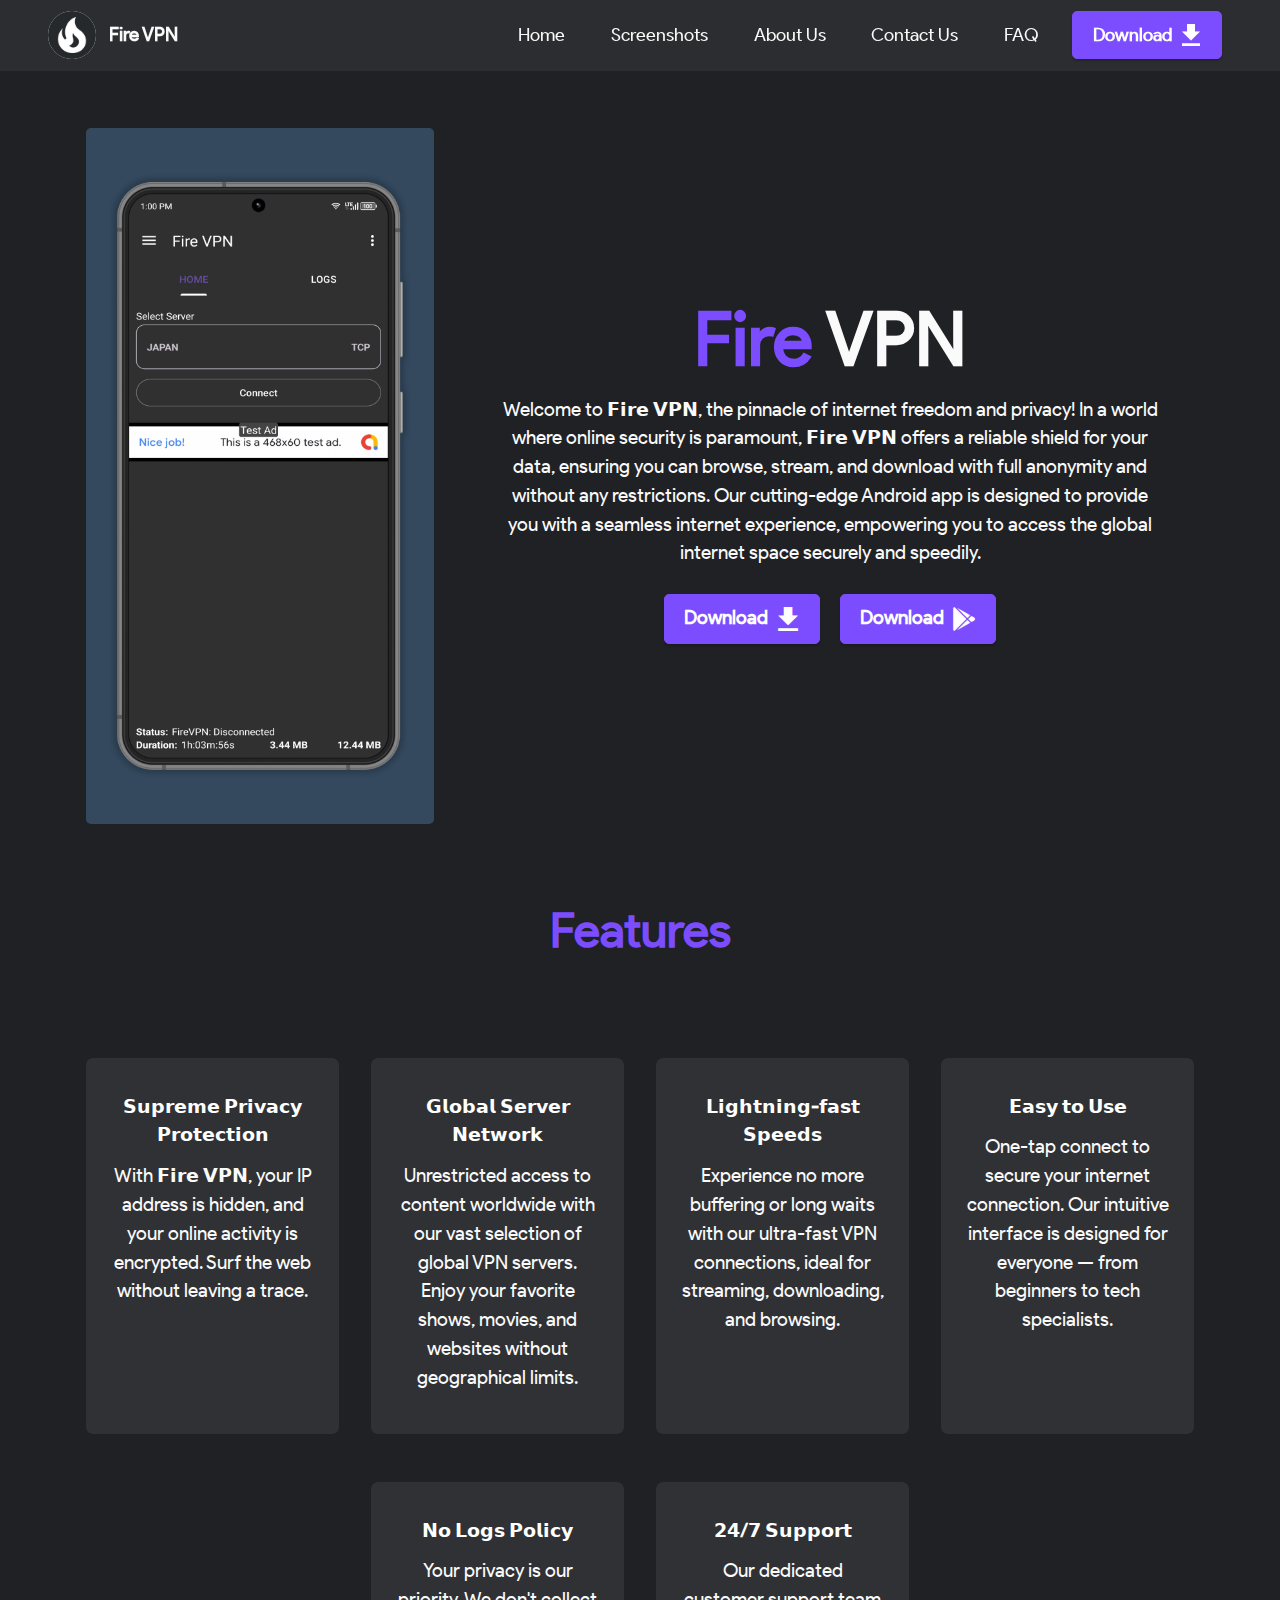
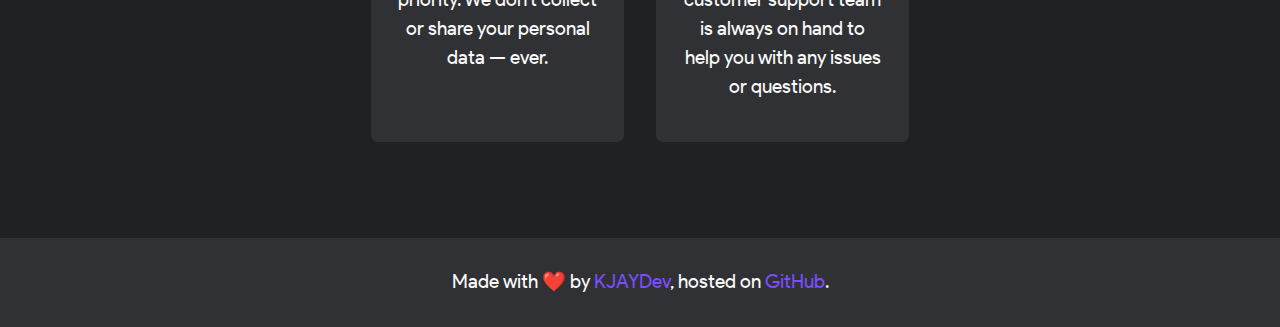
==== commit eb782ed0: "files update" ====
--- a/index.html
+++ b/index.html
@@ -170,9 +170,6 @@
           <div class="card col-12 col-md-6 col-lg-3">
             <div class="card-wrapper">
               <div class="card-box align-center">
-                <div class="iconfont-wrapper">
-                  <span class="icon-font icon-plus-circle"></span>
-                </div>
                 <h5 class="card-title display-7"><strong>𝟮𝟰/𝟳 𝗦𝘂𝗽𝗽𝗼𝗿𝘁</strong></h5>
                 <p class="text-white display-7">
                   Our dedicated customer support team is always on hand to help you with any issues or questions.
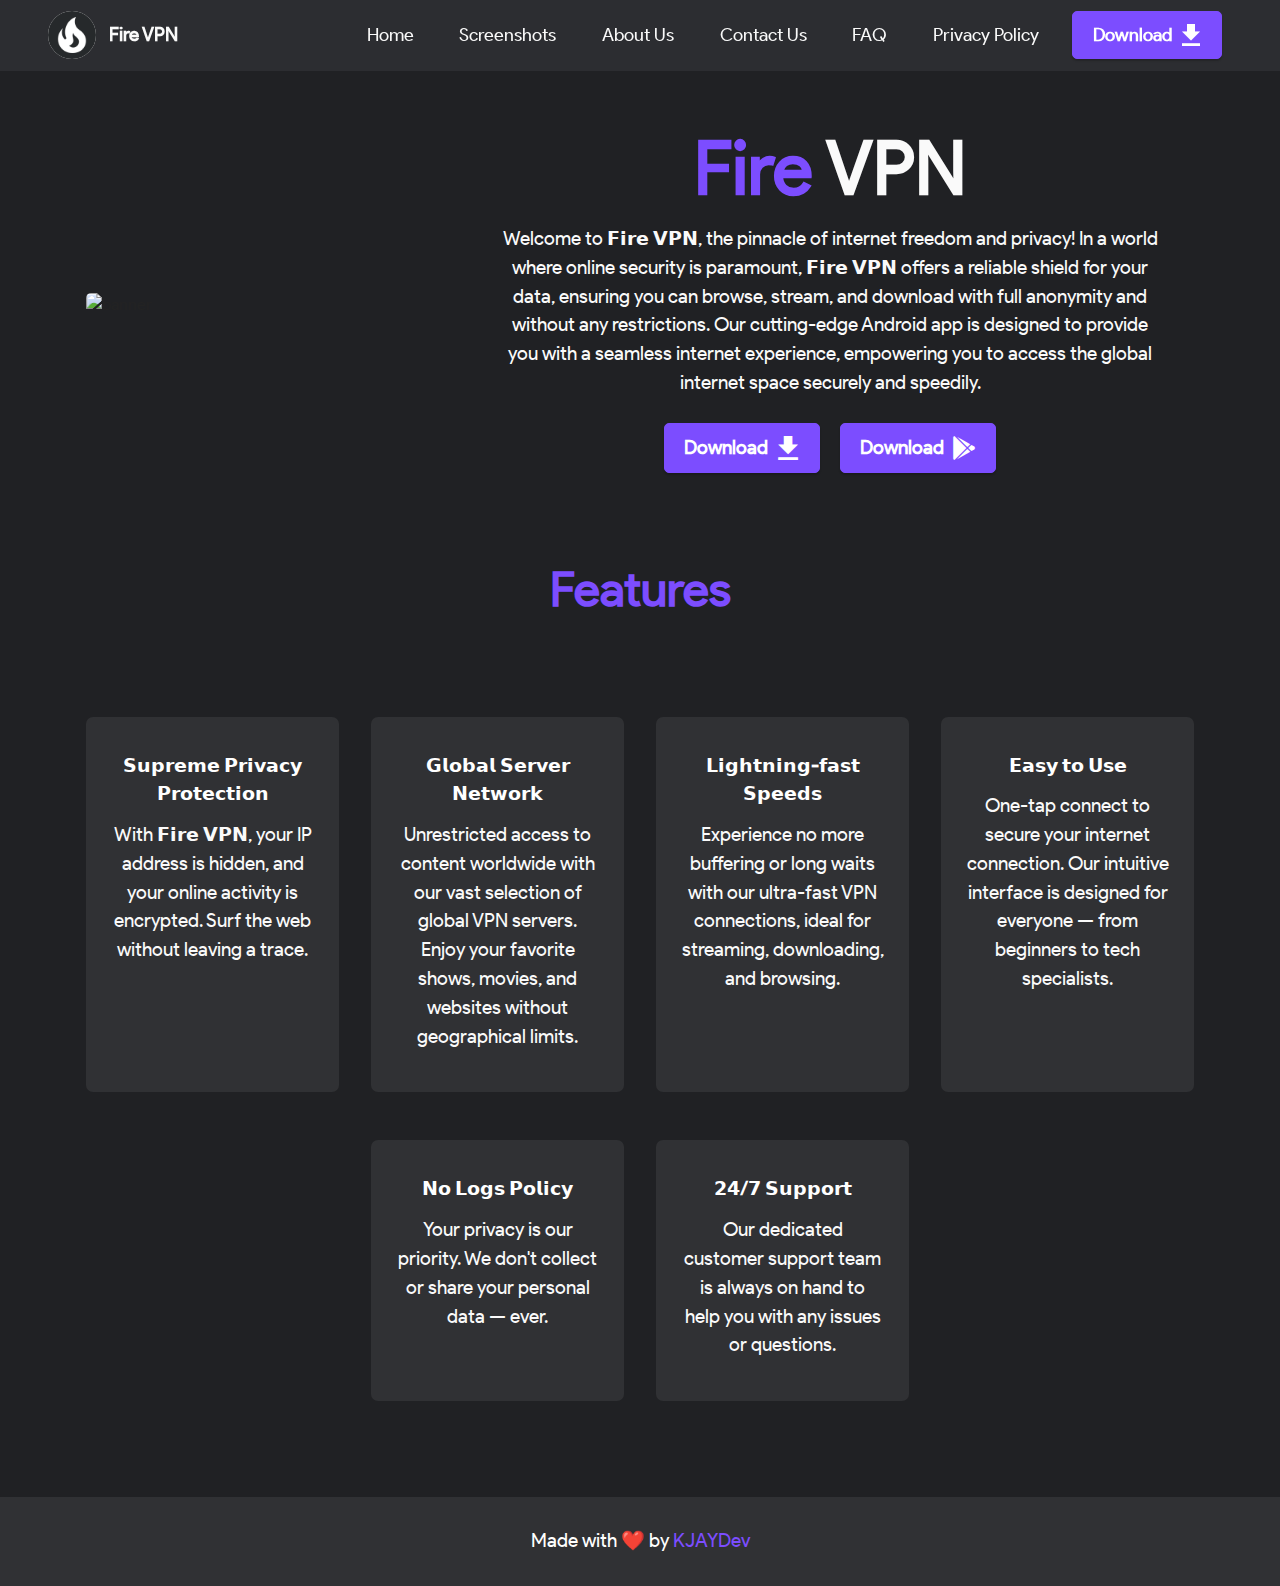
==== commit 787c6181: "files update" ====
--- a/index.html
+++ b/index.html
@@ -57,6 +57,8 @@
             </li>
             <li class="nav-item"><a class="nav-link link text-white text-primary display-4" href="faq.html"
                 aria-expanded="true">FAQ</a></li>
+            <li class="nav-item"><a class="nav-link link text-white text-primary display-4" href="privacypolicy.html"
+                aria-expanded="true">Privacy Policy</a></li>
           </ul>
 
           <div class="navbar-buttons section-btn"><a class="btn btn-primary display-4"
@@ -72,7 +74,7 @@
       <div class="container">
         <div class="row justify-content-center">
           <div class="col-12 col-md-4 image-wrapper">
-            <img class="w-100" src="assets/images/app_img_1.png" alt="banner">
+            <img class="w-100" src="assets/annimation/lv_0_20240705171558.gif" alt="banner">
           </div>
           <div class="col-12 col-md">
             <div class="text-wrapper text-center">
@@ -88,7 +90,7 @@
                 empowering you to access the global internet space securely and speedily.
               </p>
               <div class="section-btn mt-3">
-                <a class="btn btn-primary display-7" href="./FireVPN/Fire VPN 0.0.2(2).apk">
+                <a class="btn btn-primary display-7" href="./FireVPN/FireVPN%200.0.6(6).apk">
                   <span class="icon-font icon-download"></span>Download</a>
                 <a class="btn btn-primary display-7"
                   href="https://play.google.com/store/apps/details?id=com.kjaydev.firevpn1">
@@ -207,8 +209,10 @@
     <div class="container">
       <div class="media-container-row align-center text-white">
         <div class="col-12">
-          <p class="mb-0 display-7">Made with ❤️ by <a href="https://www.facebook.com/KJAYDevelopers"
-              class="text-primary" target="_blank">KJAYDev</a>, hosted on <a href="https://github.com/">GitHub</a>.</p>
+          <p class="mb-0 display-7">
+            <span style="color: white"> Made with ❤️ by </span><a href="https://www.facebook.com/KJAYDevelopers"
+              class="text-primary" target="_blank">KJAYDev</a>
+          </p>
         </div>
       </div>
     </div>
--- a/assets/icons/styles.css
+++ b/assets/icons/styles.css
@@ -106,10 +106,6 @@
   content: '\0055';
 }
 
-.icon-linkedin:before{
+.icon-linkedin:before {
   content:'\0056';
-}
-
-.icon-facebook:before{
-  content:'\0057';
-}
+}